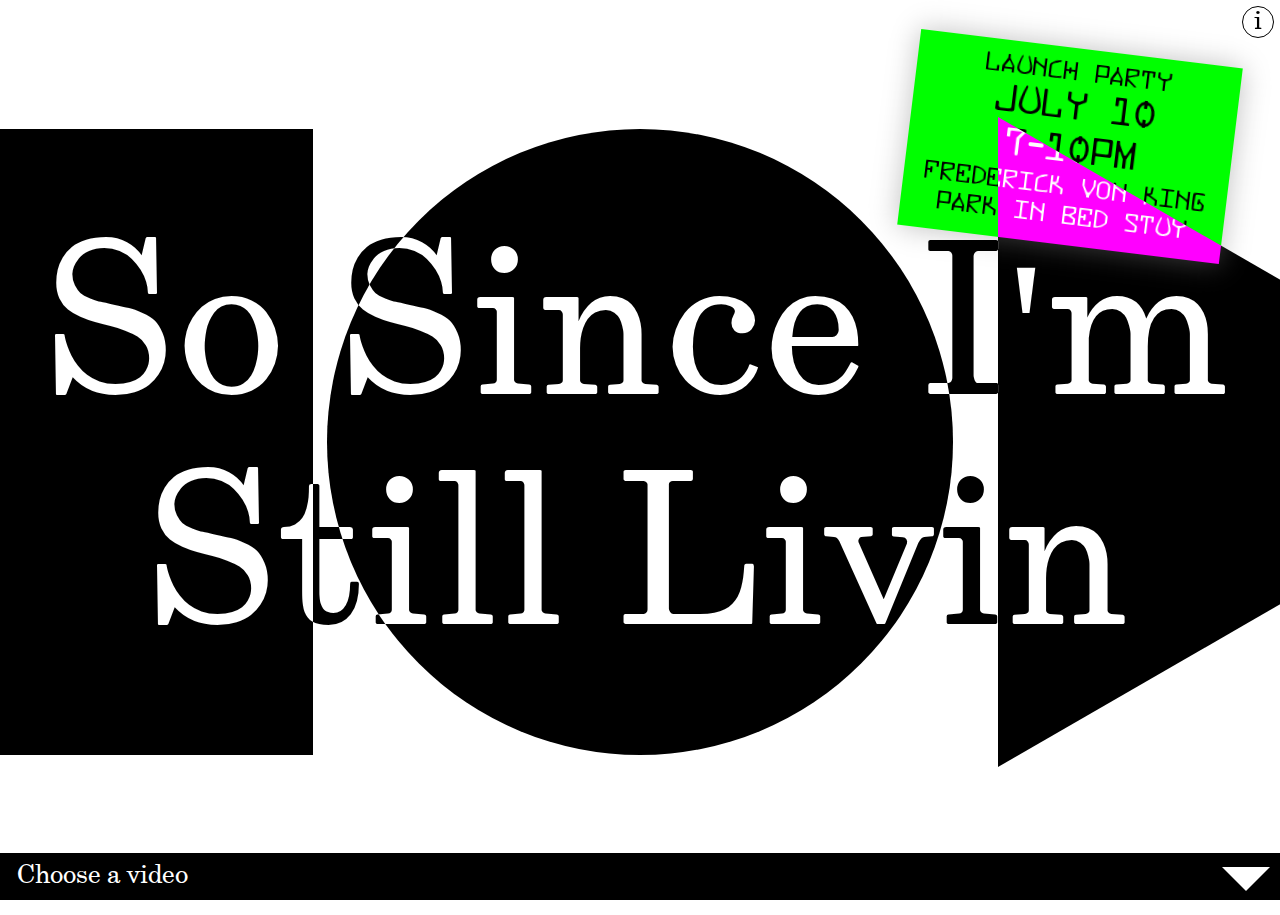
==== index.html @ ad475cdf "add favicon" ====
<!DOCTYPE html>
<html>

<head>
    <meta charset="utf-8" />
    <meta name="viewport" content="width=device-width, initial-scale=1" />
    <title>So Since I'm Still Livin</title>
    <link rel="stylesheet" href="styles.css" />
    <link rel="icon" type="image/png" href="assets/icon.png"/>
</head>

<body>



    <div class="container">
     
                    <h1>So Since I'm Still Livin</h1>

            
<div class="sticker">
    Launch party <br>
    <span>July 10<br> 7-10pm</span><br>
    Frederick von King park in Bed Stuy
</div>
     


        <div class="shapes">
            <svg width="650" height="650" viewBox="0 0 650 650" fill="none" xmlns="http://www.w3.org/2000/svg">
                <g fill="white">
                    <rect width="650" height="650" />
                </g>
            </svg>
            <svg width="650" height="650" viewBox="0 0 650 650" fill="none" xmlns="http://www.w3.org/2000/svg">
                <g fill="white">
                    <circle cx="325" cy="325" r="325" />
                </g>
            </svg>
            <svg width="564" height="650" viewBox="0 0 564 650" fill="none" xmlns="http://www.w3.org/2000/svg">
                <g fill="white">
                    <path d="M563.333 325L-3.84409e-05 650L-1.00285e-05 5.8935e-06L563.333 325Z" />
                </g>
            </svg>
        </div>
    </div>
    <div class="caption">
        <div class="column-wrapper">
            <div class="column">
                SO SINCE I’M STILL LIVIN’ collects transcriptions of videos on YouTube. Lorem ipsum dolor sit amet, consectetur adipiscing elit. Sed a augue non ligula ornare ultrices. Aliquam non sagittis diam, in malesuada magna. Morbi condimentum elementum odio, a porta leo vestibulum quis. Fusce sagittis erat augue, at vulputate tellus hendrerit sit amet. Lorem ipsum dolor sit amet, consectetur adipiscing elit. Donec non diam malesuada, facilisis turpis et, interdum diam. Morbi congue dapibus libero, eget venenatis diam imperdiet cursus. Lorem ipsum dolor sit amet, consectetur adipiscing elit. Sed a augue non ligula ornare ultrices. Aliquam non sagittis diam, in malesuada magna. Morbi condimentum elementum odio, a porta leo vestibulum quis. Fusce sagittis erat augue, at vulputate tellus hendrerit sit amet. Lorem ipsum dolor sit amet, consectetur adipiscing elit. Donec non diam malesuada, facilisis turpis et, interdum diam. Morbi congue dapibus libero, eget venenatis diam imperdiet cursus.
            </div>
            <div class="column">
                <div>
                    EDITOR<br>
                    Kelly Xio
                </div>
                <div>
                    EDITORIAL ASSISTANT<br>
                    Charles Theonia
                </div>
                <div>
                    DESIGNER<br>
                    David Knowles
                </div>
                <div>
                    TRANSCRIPTION<br>
                    Lina Martin-Chan and Sarah Messerschmidt
                </div>
                <div>
                    PRODUCTION<br>
                    Szaransky Print Company
                </div>
                <div>
                    TYPEFACE<br>
                    twntyfrstcntry IDK
                </div>
                <div>
                    WEBSITE<br>
                    Rosa McElheny
                </div>
                <div>
                    PUBLICATION<br>
                    Domain/Open Forum 2021
                </div>
                <div>
                    DOMAIN<br>
                    New York City domainbooks.org
                </div>
                <div>
                    OPEN FORUM<br>
                    Berlin openforum.info
                </div>
            </div>
        </div>
    </div>
    <header>
        <h2>So Since I'm Still Livin</h2>
    </header>
    <div class="info">i</div>
    <div class="custom-select">
        <select name="videos" id="videos">
            <option value="0">Choose a video</option>
            <option value="5Tek9h3a5wQ">
            James Baldwin and William F. Buckley, 1965</option>
            <option value="F5AQyWAWHU4">
            Ta-Nahisi Coates and Coleman Hughes, 2019</option>
            <option value="akj4lrS1bFY">
            Paul Robeson, 1956</option>
            <option value="m-LRgRYYsOY">
            Bayard Rustin, 1963</option>
            <option value="CRNciryImqg">Malcolm X, 1964</option>
            <option value="HuBqyBE1Ppw">
            Angela Davis,1972</option>
            <option value="Ix-AMYos0Js">Reverend Jeremiah Wright, 2003</option>
            <option value="x3q_qV5mHg0">Angela Davis, 2018</option>
            <option value="Ks20b1h_wMM">Yuri Kochiyama</option>
            <option value="z6M3Iqso8H8">Naomi Osaka</option>
            <option value="okc6COsgzoE">Maya Angelou and Dave Chapelle, 2006</option>
            <option value="HObtUIElQZY">Sir Lady Java, 2016</option>
            <option value="e2clR07-MiU">Tourmaline, 2015</option>
            <option value="T_XQU2_fF5E&t">Marsha P. Johnson</option>
            <option value="-lhPNP3GIyY">James H. Cone, 2012</option>
            <option value="5bYnZxnBYlA">Jamaica Kincaid,1996</option>
            <option value="J5kytPjYjSQ">Toni Morrison and Junot Diaz, 2013</option>
            <option value="8Jfp5Vc758s">Audre Lorde and Marge Piercy, 1976</option>
            <option value="jNpitdJSXWY">James Baldwin, Langston Hughes, Lorraine Hansberry, Emile Capouya, and Alfred Kazin, 1961</option>
            <option value="upCFbREUvtk">Claudia Rankine, 2015</option>
            <option value="X2kH6kSY6ps">Cornel West, 2017</option>
            <option value="zVuoK9Uj1dk">Muhammed Ali, 1971</option>
            <option value="c3ClwX7oyXk">Nina Simone (year?)</option>
            <option value="AMMWNwVhq5k">Sun Ra, 1971</option>
            <option value="AQR5-WjECGg">Steve Biko (year?)</option>
            <option value="U-_BOFz5TXo">adrienne maree brown, Mia Mingus, Stas Schmiedt, Ann Russo, Esteban Kelly, Martina Kartman, Priya Rai, and Shira Hassan, 2020</option>
        </select>
    </div>
    <div id="player"></div>
    <!-- <script src="jquery-3.5.1.min.js"></script> -->
    <script src="https://ajax.googleapis.com/ajax/libs/jquery/3.6.0/jquery.min.js"></script>
    <script src="script.js"></script>
</body>

</html>
---- styles.css ----
/*@font-face {
    font-family: Century_IDK;
    src: url(assets/TWNTYFRSTCNTRY-EXTRAEXTRA.woff2);
}*/

/*
@font-face {
    font-family: 'Century_IDK';
    src: url('assets/TWNTYFRSTCNTRY-EXTRAEXTRA.woff2') format('woff2'),
        url('assets/TWNTYFRSTCNTRY-EXTRAEXTRA.woff') format('woff');
    font-weight: normal;
    font-style: normal;
    font-display: swap;
}*/

@font-face {
    font-family: 'Century_IDK';
    src: url('assets/hinted-TWNTYFRSTCNTRY-EXTRAEXTRA.eot');
    src: url('assets/hinted-TWNTYFRSTCNTRY-EXTRAEXTRA.eot?#iefix') format('embedded-opentype'),
        url('assets/hinted-TWNTYFRSTCNTRY-EXTRAEXTRA.woff2') format('woff2'),
        url('assets/hinted-TWNTYFRSTCNTRY-EXTRAEXTRA.woff') format('woff'),
        url('assets/hinted-TWNTYFRSTCNTRY-EXTRAEXTRA.ttf') format('truetype');
    font-weight: normal;
    font-style: normal;
    font-display: swap;
}

@font-face {
    font-family: 'OCR-IDK';
    src: url('assets/OCR-IDK-C.woff2') format('woff2'),
        url('assets/OCR-IDK-C.woff') format('woff');
    font-weight: normal;
    font-style: normal;
    font-display: swap;
}

/*
@font-face {
    font-family: 'OCR_IDK';
    src: url(assets/190828.otf);
}
*/
* {
    font-family: Century_IDK;
    -webkit-font-smoothing: antialiased;
    -moz-osx-font-smoothing: grayscale;
}

body {
    margin: 0;
    overflow: hidden;
    font-size: 24px;
}

.container {
    background-color: white;
    height: 100vh;
    width: 100vw;
    top: 0;
    position: absolute;
    display: flex;
    align-items: center;
    pointer-events: none;
}

select {
    position: fixed;
    bottom: .25em;
    left: .25em;
    width: calc(100% - 0.5em);
    padding: .25em;
    font-size: 1em;
}

h1 {
    font-size: 15vw;
    letter-spacing: 4px;
    text-align: center;
    font-weight: normal;
}

.sticker {
    background-color: lime;
    position: fixed;
    width: 300px;
    /* height: 100px; */
    /* border-radius: 86%; */
    padding: 12px;
    right: 2em;
    top: 2em;
    transform: rotate(7deg);
    box-shadow: 0px 0px 27px rgb(0 0 0 / 25%);
    font-family: OCR-IDK;
    text-transform: uppercase;
    text-align: center;
}

.sticker span {
    font-family: OCR-IDK;
    text-transform: uppercase;
    font-size: 1.5em;
}

header {
    display: none;
    position: fixed;
    top: 0;
    left: 0;
    background-color: black;
    color: white;
    width: 100%;
    height: 2em;
    font-size: 1em;
    z-index: 0;
}

h2 {
    margin: 0;
    position: absolute;
    left: 0;
    top: 0;
    padding: .5em .25em;
    cursor: pointer;
    user-select: none;
    font-size: 1em;
}

.info {
    position: absolute;
    top: .25em;
    right: .25em;
    border: 1px solid white;
    color: white;
    border-radius: 50%;
    width: 1.25em;
    height: 1.25em;
    line-height: 1.25em;
    text-align: center;
    font-size: 1em;
    mix-blend-mode: difference;
}

.info:hover {
    color: white;
    background-color: black;
    /*border-color: white;*/
    cursor: pointer;
}

.caption {
    display: none;
    height: 73%;
    width: 100%;
    position: fixed;
    top: 2em;
    left: 0px;
    mix-blend-mode: difference;
    color: white;
    overflow-y: scroll;
    padding: 3em 1em;
}

.column-wrapper {
    /*padding: 1em;*/
    display: flex;
    flex-direction: row;
    flex-wrap: nowrap;
    margin-bottom: 3em;
}

.caption div {
    padding: 0 0 1em 0;
}

.column {
    width: calc(50% - 2em);
}

.column:first-of-type {
    margin-right: 1em;
}

.shapes {
    height: 74%;
    /*background-color: gray;*/
    width: 150vw;
    position: fixed;
    top: 13%;
    left: -25vw;
    display: flex;
    flex-direction: row;
    flex-wrap: nowrap;
    align-items: space-between;


    mix-blend-mode: difference;
}

.shapes svg {
    width: 50vw;
    margin: 0px 7px;
}



/*select...*/
.custom-select {
    position: relative;
    position: absolute;
    left: 0px;
    bottom: 0px;
    /*top: calc(100% - 2em);*/
    width: 100%;
}

.custom-select select {
    display: none;
    /*hide original SELECT element: */
    /*display: block;*/
}

.select-selected {
    background-color: black;
}

/* Style the arrow inside the select element: */
.select-selected:after {
    position: absolute;
    content: "";
    top: 14px;
    right: 10px;
    width: 0;
    height: 0;
    border: 1em solid transparent;
    border-color: #fff transparent transparent transparent;
}

/* Point the arrow upwards when the select box is open (active): */
.select-selected.select-arrow-active:after {
    border-color: transparent transparent #fff transparent;
    top: -12px;
}

/* style the items (options), including the selected item: */
.select-items div,
.select-selected {

    padding: 8px 16px;
    border: 1px solid transparent;
    border-color: transparent transparent rgba(0, 0, 0, 0.1) transparent;
    cursor: pointer;
}

.select-items div:not(.same-as-selected),
.select-selected {
    color: white;
}

.select-items div:last-of-type {
    margin-bottom: 2em;
}

/* Style items (options): */
.select-items {
    position: absolute;
    background-color: black;
    top: 100%;
    left: 0;
    right: 0;
    z-index: 99;

    /*height: 400px;*/
    overflow: scroll;
}

/* Hide the items when the select box is closed: */
.select-hide {
    display: none;
}

.same-as-selected {
    color: black;
}

.select-items div:hover, .select-items div:active,
.same-as-selected {
    background-color: rgba(255, 255, 255, 1);
    color: black;
}

.same-as-selected {
    color: black;
}

@media (max-width: 600px) {
    .caption {
        flex-wrap: wrap;
    }

    .column {
        width: 100%;
        height: initial;
    }

    .column-wrapper {
        flex-wrap: wrap;
    }

    .sticker {
        right: 0em;
    top: 1em;
    }

    .select-items div,
    .select-selected {

        padding: 8px 41px 8px 16px;
        border: 1px solid transparent;
        border-color: transparent transparent rgba(0, 0, 0, 0.1) transparent;
        cursor: pointer;
    }

    .shapes svg {
        height: 100%;
    }
}
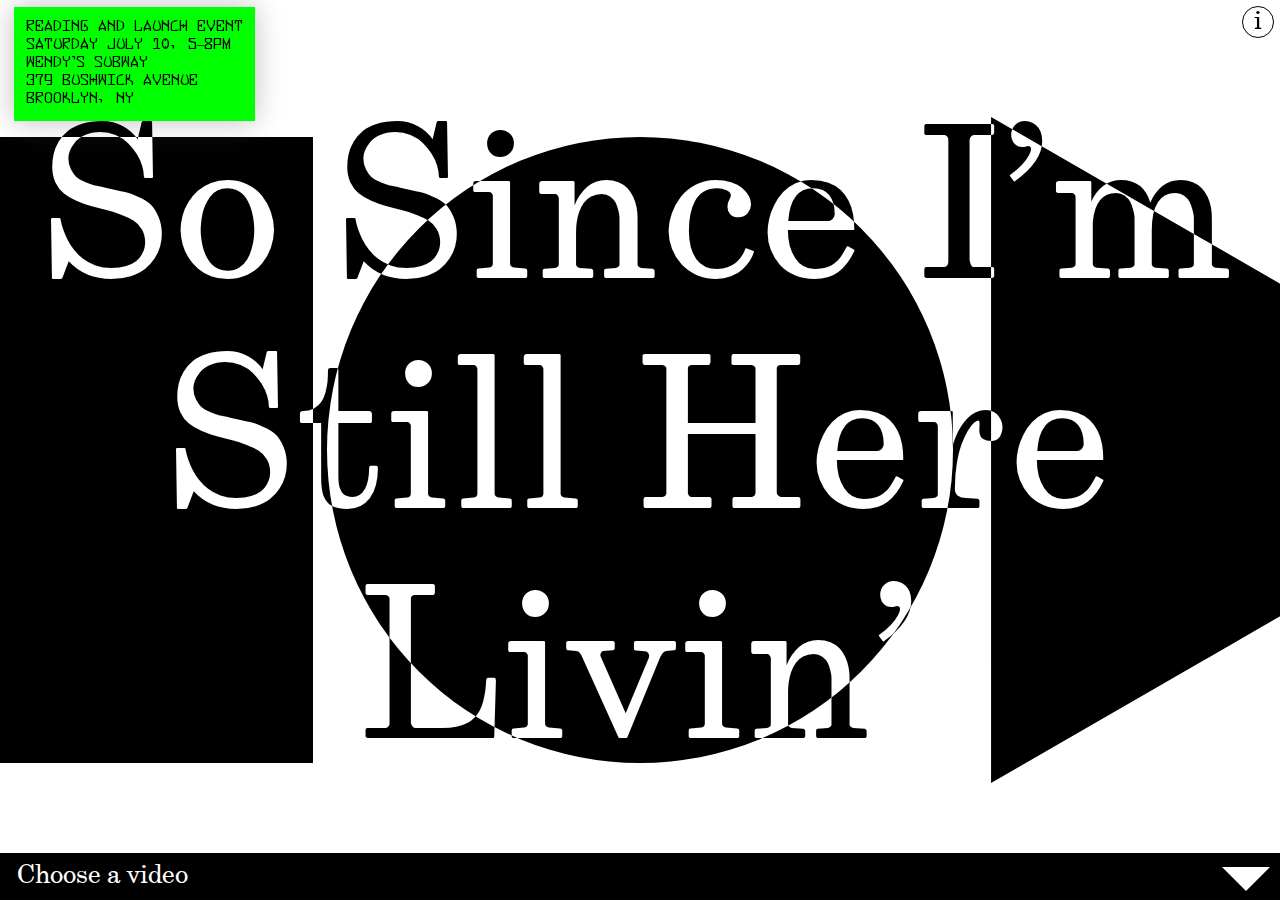
==== commit 1db081ba: "make david's changes" ====
--- a/index.html
+++ b/index.html
@@ -4,28 +4,21 @@
 <head>
     <meta charset="utf-8" />
     <meta name="viewport" content="width=device-width, initial-scale=1" />
-    <title>So Since I'm Still Livin</title>
+    <title>So Since I&#8217;m Still Here Livin&#8217;</title>
     <link rel="stylesheet" href="styles.css" />
-    <link rel="icon" type="image/png" href="assets/icon.png"/>
+    <link rel="icon" type="image/png" href="assets/icon.png" />
 </head>
 
 <body>
-
-
-
     <div class="container">
-     
-                    <h1>So Since I'm Still Livin</h1>
-
-            
-<div class="sticker">
-    Launch party <br>
-    <span>July 10<br> 7-10pm</span><br>
-    Frederick von King park in Bed Stuy
-</div>
-     
-
-
+        <h1>So Since I&#8217;m Still Here Livin&#8217;</h1>
+        <div class="sticker">
+            Reading and launch event<br>
+            Saturday July 10, 5–8pm<br>
+            Wendy’s Subway<br>
+            379 Bushwick Avenue<br>
+            Brooklyn, NY
+        </div>
         <div class="shapes">
             <svg width="650" height="650" viewBox="0 0 650 650" fill="none" xmlns="http://www.w3.org/2000/svg">
                 <g fill="white">
@@ -47,90 +40,104 @@
     <div class="caption">
         <div class="column-wrapper">
             <div class="column">
-                SO SINCE I’M STILL LIVIN’ collects transcriptions of videos on YouTube. Lorem ipsum dolor sit amet, consectetur adipiscing elit. Sed a augue non ligula ornare ultrices. Aliquam non sagittis diam, in malesuada magna. Morbi condimentum elementum odio, a porta leo vestibulum quis. Fusce sagittis erat augue, at vulputate tellus hendrerit sit amet. Lorem ipsum dolor sit amet, consectetur adipiscing elit. Donec non diam malesuada, facilisis turpis et, interdum diam. Morbi congue dapibus libero, eget venenatis diam imperdiet cursus. Lorem ipsum dolor sit amet, consectetur adipiscing elit. Sed a augue non ligula ornare ultrices. Aliquam non sagittis diam, in malesuada magna. Morbi condimentum elementum odio, a porta leo vestibulum quis. Fusce sagittis erat augue, at vulputate tellus hendrerit sit amet. Lorem ipsum dolor sit amet, consectetur adipiscing elit. Donec non diam malesuada, facilisis turpis et, interdum diam. Morbi congue dapibus libero, eget venenatis diam imperdiet cursus.
+                Domain is pleased to present So Since I&#8217;m Still Here Livin&#8217;: A YouTube Reader edited by Kelly Xio. This anthology leverages the murky power of the YouTube algorithm and the open source traditions of web publishing to assemble a chorus of voices in a call for social justice and Black liberation. Spanning generations and movements, this collection re-presents infamous and lesser known speeches, conversations and debates that have motivated historical and contemporary struggle. The book features an original introduction by editor Kelly Xio and is presented in a dynamic and experimental paperback format. A playlist of video clips and outtakes from the paperback book is featured on a dedicated website at www.sosinceimstillhereliv.in. This project is co-published with Open Forum, Berlin and supported by Wendy’s Subway, New York City.
             </div>
             <div class="column">
                 <div>
-                    EDITOR<br>
+                    <span>EDITOR</span><br>
                     Kelly Xio
                 </div>
                 <div>
-                    EDITORIAL ASSISTANT<br>
+                    <span>EDITORIAL ASSISTANT</span><br>
                     Charles Theonia
                 </div>
                 <div>
-                    DESIGNER<br>
+                    <span>DESIGNER</span><br>
                     David Knowles
                 </div>
                 <div>
-                    TRANSCRIPTION<br>
+                    <span>TRANSCRIPTION</span><br>
                     Lina Martin-Chan and Sarah Messerschmidt
                 </div>
                 <div>
-                    PRODUCTION<br>
+                    <span>PRODUCTION</span><br>
                     Szaransky Print Company
                 </div>
                 <div>
-                    TYPEFACE<br>
+                    <span>TYPEFACE</span><br>
                     twntyfrstcntry IDK
                 </div>
                 <div>
-                    WEBSITE<br>
+                    <span>WEBSITE</span><br>
                     Rosa McElheny
                 </div>
                 <div>
-                    PUBLICATION<br>
+                    <span>PUBLICATION</span><br>
                     Domain/Open Forum 2021
                 </div>
                 <div>
-                    DOMAIN<br>
-                    New York City domainbooks.org
+                    <a href="http://www.domainbooks.org/">DOMAIN</a><br>
+                    New York City
                 </div>
                 <div>
-                    OPEN FORUM<br>
-                    Berlin openforum.info
+                    <a href="http://openforum.info/">OPEN FORUM</a><br>
+                    Berlin
                 </div>
             </div>
         </div>
     </div>
     <header>
-        <h2>So Since I'm Still Livin</h2>
+        <h2>So Since I&#8217;m Still Here Livin&#8217;</h2>
     </header>
     <div class="info">i</div>
     <div class="custom-select">
         <select name="videos" id="videos">
             <option value="0">Choose a video</option>
-            <option value="5Tek9h3a5wQ">
-            James Baldwin and William F. Buckley, 1965</option>
-            <option value="F5AQyWAWHU4">
-            Ta-Nahisi Coates and Coleman Hughes, 2019</option>
-            <option value="akj4lrS1bFY">
-            Paul Robeson, 1956</option>
-            <option value="m-LRgRYYsOY">
-            Bayard Rustin, 1963</option>
+            <option value="5Tek9h3a5wQ">James Baldwin & William F. Buckley, 1965</option>
+            <option value="F5AQyWAWHU4">Ta-Nahisi Coates & Coleman Hughes, 2019</option>
+            <option value="akj4lrS1bFY">Paul Robeson, 1956</option>
+            <option value="m-LRgRYYsOY">Bayard Rustin, 1963</option>
             <option value="CRNciryImqg">Malcolm X, 1964</option>
-            <option value="HuBqyBE1Ppw">
-            Angela Davis,1972</option>
-            <option value="Ix-AMYos0Js">Reverend Jeremiah Wright, 2003</option>
+            <option value="HuBqyBE1Ppw">Angela Davis,1972</option>
+            <option value="TYqrXVNfYUI">Reverend Jeremiah Wright, 2003</option>
             <option value="x3q_qV5mHg0">Angela Davis, 2018</option>
             <option value="Ks20b1h_wMM">Yuri Kochiyama</option>
             <option value="z6M3Iqso8H8">Naomi Osaka</option>
-            <option value="okc6COsgzoE">Maya Angelou and Dave Chapelle, 2006</option>
+            <option value="okc6COsgzoE">Maya Angelou & Dave Chapelle, 2006</option>
             <option value="HObtUIElQZY">Sir Lady Java, 2016</option>
             <option value="e2clR07-MiU">Tourmaline, 2015</option>
-            <option value="T_XQU2_fF5E&t">Marsha P. Johnson</option>
+            <option value="T_XQU2_fF5E">Marsha P. Johnson</option>
             <option value="-lhPNP3GIyY">James H. Cone, 2012</option>
             <option value="5bYnZxnBYlA">Jamaica Kincaid,1996</option>
-            <option value="J5kytPjYjSQ">Toni Morrison and Junot Diaz, 2013</option>
-            <option value="8Jfp5Vc758s">Audre Lorde and Marge Piercy, 1976</option>
-            <option value="jNpitdJSXWY">James Baldwin, Langston Hughes, Lorraine Hansberry, Emile Capouya, and Alfred Kazin, 1961</option>
+            <option value="J5kytPjYjSQ">Toni Morrison & Junot Diaz, 2013</option>
+            <option value="8Jfp5Vc758s">Audre Lorde & Marge Piercy, 1976</option>
+            <option value="jNpitdJSXWY">James Baldwin, Langston Hughes, Lorraine Hansberry, Emile Capouya, & Alfred Kazin, 1961</option>
             <option value="upCFbREUvtk">Claudia Rankine, 2015</option>
             <option value="X2kH6kSY6ps">Cornel West, 2017</option>
             <option value="zVuoK9Uj1dk">Muhammed Ali, 1971</option>
-            <option value="c3ClwX7oyXk">Nina Simone (year?)</option>
+            <option value="c3ClwX7oyXk">Nina Simone</option>
             <option value="AMMWNwVhq5k">Sun Ra, 1971</option>
-            <option value="AQR5-WjECGg">Steve Biko (year?)</option>
-            <option value="U-_BOFz5TXo">adrienne maree brown, Mia Mingus, Stas Schmiedt, Ann Russo, Esteban Kelly, Martina Kartman, Priya Rai, and Shira Hassan, 2020</option>
+            <option value="AQR5-WjECGg">Steve Biko</option>
+            <option value="U-_BOFz5TXo">adrienne maree brown, Mia Mingus, Stas Schmiedt, Ann Russo, Esteban Kelly, Martina Kartman, Priya Rai, & Shira Hassan, 2020</option>
+            <option value="DQ0mMjII22I">Toni Morrison & Jana Wendt</option>
+            <option value="i2voz15am5g">Malcolm X, 1963</option>
+            <!-- <option>Malcolm X / Do You Hate All White People?</option> -->
+            <option value="R4rDL-xZ8N0">Audre Lorde & Blanche Cook, 1982</option>
+            <option value="puOIdh944vk">Paul Robeson, 1960</option>
+            <option value="BPOIN2mTaDM">Angela Davis, 2016</option>
+            <option value="tMnE8oX6_Ws">Stokely Carmichael, 1967</option>
+            <option value="WWwOi17WHpE">James Baldwin, 1969</option>
+            <option value="3RoM_FWA7-A">Amiri Baraka, 2011</option>
+             <option value="4TRiagyOYiw">Mumia Abu-Jamal, 2013</option>
+            <option value="dVznJU-8hUc">CeCe McDonald, Tourmaline (FKA Reina Gossett), & Dean Spade, 2014</option>
+            <option value="XDQlW1uJ8uQ">Tourmaline & Dean Spade, 2014</option>
+            <option value="5aOKqbg4_Y4">Mariame Kaba, 2019</option>
+            <option value="dKTw60jQ_x0">Adrienne Maree Brown, 2010</option>
+            <option value="tvW-Fif4KFE">Marsha P. Johnson & Betty Brown, 1973</option>
+<!--             <option value="">James Baldwin & Nikki Giovanni In Conversation (London, 1971)</option>  -->
+            <option value="AHVXC9AYXDk">Zanele Muholi & Lerato Dumse</option>
+            <option value="gZ8HtUp4DGs">Mamphela Ramphele</option>
+            <option value="da4nZkEczVs">Lorraine Hansberry</option>
         </select>
     </div>
     <div id="player"></div>
--- a/styles.css
+++ b/styles.css
@@ -82,17 +82,19 @@
 .sticker {
     background-color: lime;
     position: fixed;
-    width: 300px;
+    /*width: 300px;*/
+    font-size: 10px;
     /* height: 100px; */
     /* border-radius: 86%; */
     padding: 12px;
-    right: 2em;
-    top: 2em;
-    transform: rotate(7deg);
+    left: 1em;
+    top: .5em;
+    /*transform: rotate(7deg);*/
     box-shadow: 0px 0px 27px rgb(0 0 0 / 25%);
     font-family: OCR-IDK;
     text-transform: uppercase;
-    text-align: center;
+    /*text-align: center;*/
+    font-size: 14px;
 }
 
 .sticker span {
@@ -180,25 +182,36 @@
     margin-right: 1em;
 }
 
+.column span, .column a {
+    font-family: OCR-IDK;
+}
+
+.column a  {
+    color: blue;
+}
+
+.column a:hover, .column a:visited {
+    color: lime;
+}
+
 .shapes {
-    height: 74%;
+    height: 74vh;
     /*background-color: gray;*/
     width: 150vw;
     position: fixed;
-    top: 13%;
+    /* top: 13%; */
     left: -25vw;
     display: flex;
     flex-direction: row;
     flex-wrap: nowrap;
     align-items: space-between;
-
-
     mix-blend-mode: difference;
 }
 
 .shapes svg {
     width: 50vw;
     margin: 0px 7px;
+    height: 100%;
 }
 
 
@@ -307,8 +320,9 @@
     }
 
     .sticker {
-        right: 0em;
-    top: 1em;
+        top: 1em;
+        left: 1em;
+        right: 1em;
     }
 
     .select-items div,
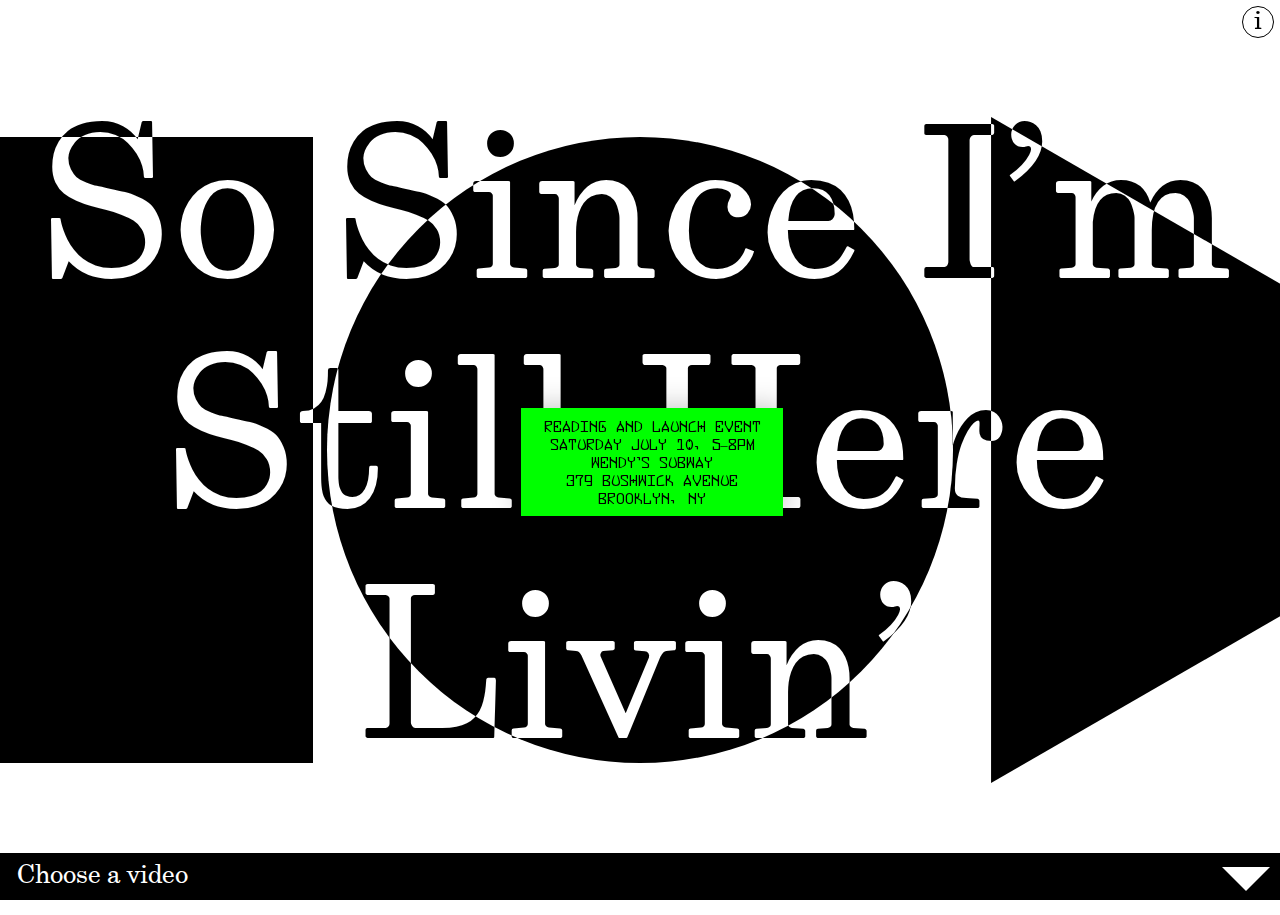
==== commit 1544a943: "david's fixes!" ====
--- a/index.html
+++ b/index.html
@@ -10,15 +10,16 @@
 </head>
 
 <body>
-    <div class="container">
-        <h1>So Since I&#8217;m Still Here Livin&#8217;</h1>
-        <div class="sticker">
+    <div class="sticker">
             Reading and launch event<br>
             Saturday July 10, 5–8pm<br>
             Wendy’s Subway<br>
             379 Bushwick Avenue<br>
             Brooklyn, NY
         </div>
+    <div class="container">
+        <h1>So Since I&#8217;m Still Here Livin&#8217;</h1>
+        
         <div class="shapes">
             <svg width="650" height="650" viewBox="0 0 650 650" fill="none" xmlns="http://www.w3.org/2000/svg">
                 <g fill="white">
@@ -40,7 +41,7 @@
     <div class="caption">
         <div class="column-wrapper">
             <div class="column">
-                Domain is pleased to present So Since I&#8217;m Still Here Livin&#8217;: A YouTube Reader edited by Kelly Xio. This anthology leverages the murky power of the YouTube algorithm and the open source traditions of web publishing to assemble a chorus of voices in a call for social justice and Black liberation. Spanning generations and movements, this collection re-presents infamous and lesser known speeches, conversations and debates that have motivated historical and contemporary struggle. The book features an original introduction by editor Kelly Xio and is presented in a dynamic and experimental paperback format. A playlist of video clips and outtakes from the paperback book is featured on a dedicated website at www.sosinceimstillhereliv.in. This project is co-published with Open Forum, Berlin and supported by Wendy’s Subway, New York City.
+                Domain is pleased to present So Since I&#8217;m Still Here Livin&#8217;: A YouTube Reader edited by Kelly Xio. This anthology leverages the murky power of the YouTube algorithm and the open source traditions of web publishing to assemble a chorus of voices in a call for social justice and Black liberation. Spanning generations and movements, this collection re-presents infamous and lesser known speeches, conversations and debates that have motivated historical and contemporary struggle. The book features an original introduction by editor Kelly Xio and is presented in a dynamic and experimental paperback format. A playlist of video clips and outtakes from the paperback book is featured on a dedicated website at <span class="long">www.sosinceimstillhereliv.in</span>. This project is co-published with Open Forum, Berlin and supported by Wendy’s Subway, New York City.
             </div>
             <div class="column">
                 <div>
@@ -129,7 +130,7 @@
             <option value="WWwOi17WHpE">James Baldwin, 1969</option>
             <option value="3RoM_FWA7-A">Amiri Baraka, 2011</option>
              <option value="4TRiagyOYiw">Mumia Abu-Jamal, 2013</option>
-            <option value="dVznJU-8hUc">CeCe McDonald, Tourmaline (FKA Reina Gossett), & Dean Spade, 2014</option>
+            <option value="dVznJU-8hUc">CeCe McDonald, Tourmaline & Dean Spade, 2014</option>
             <option value="XDQlW1uJ8uQ">Tourmaline & Dean Spade, 2014</option>
             <option value="5aOKqbg4_Y4">Mariame Kaba, 2019</option>
             <option value="dKTw60jQ_x0">Adrienne Maree Brown, 2010</option>
--- a/styles.css
+++ b/styles.css
@@ -82,19 +82,19 @@
 .sticker {
     background-color: lime;
     position: fixed;
-    /*width: 300px;*/
+    width: 17em;
+    height: 6em;
+    /* margin: auto; */
     font-size: 10px;
-    /* height: 100px; */
-    /* border-radius: 86%; */
     padding: 12px;
-    left: 1em;
-    top: .5em;
-    /*transform: rotate(7deg);*/
+    left: calc((100% - 17em) / 2);
+    top: calc((100% - 6em) / 2);
     box-shadow: 0px 0px 27px rgb(0 0 0 / 25%);
     font-family: OCR-IDK;
     text-transform: uppercase;
-    /*text-align: center;*/
+    text-align: center;
     font-size: 14px;
+    z-index: 1000;
 }
 
 .sticker span {
@@ -182,15 +182,23 @@
     margin-right: 1em;
 }
 
-.column span, .column a {
+.column span,
+.column a {
     font-family: OCR-IDK;
-}
-
-.column a  {
+
+}
+
+.column .long {
+    word-break: break-all;
+    font-family: inherit;
+}
+
+.column a {
     color: blue;
 }
 
-.column a:hover, .column a:visited {
+.column a:hover,
+.column a:visited {
     color: lime;
 }
 
@@ -295,7 +303,8 @@
     color: black;
 }
 
-.select-items div:hover, .select-items div:active,
+.select-items div:hover,
+.select-items div:active,
 .same-as-selected {
     background-color: rgba(255, 255, 255, 1);
     color: black;
@@ -317,12 +326,6 @@
 
     .column-wrapper {
         flex-wrap: wrap;
-    }
-
-    .sticker {
-        top: 1em;
-        left: 1em;
-        right: 1em;
     }
 
     .select-items div,
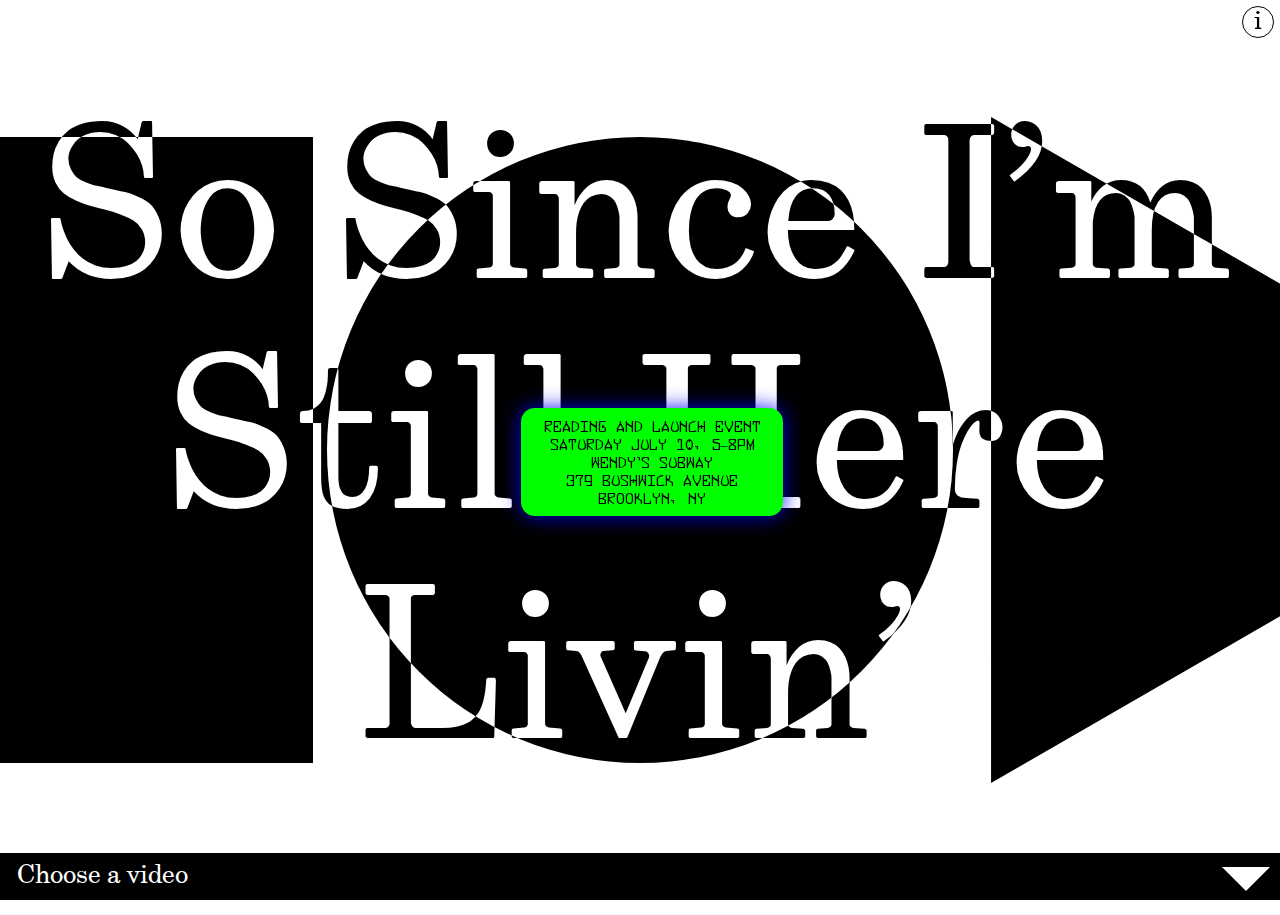
==== commit 89c71659: "copy changes for IDK" ====
--- a/index.html
+++ b/index.html
@@ -41,7 +41,8 @@
     <div class="caption">
         <div class="column-wrapper">
             <div class="column">
-                Domain is pleased to present So Since I&#8217;m Still Here Livin&#8217;: A YouTube Reader edited by Kelly Xio. This anthology leverages the murky power of the YouTube algorithm and the open source traditions of web publishing to assemble a chorus of voices in a call for social justice and Black liberation. Spanning generations and movements, this collection re-presents infamous and lesser known speeches, conversations and debates that have motivated historical and contemporary struggle. The book features an original introduction by editor Kelly Xio and is presented in a dynamic and experimental paperback format. A playlist of video clips and outtakes from the paperback book is featured on a dedicated website at <span class="long">www.sosinceimstillhereliv.in</span>. This project is co-published with Open Forum, Berlin and supported by Wendy’s Subway, New York City.
+                Domain is pleased to present So Since I&#8217;m Still Here Livin&#8217;: A YouTube Reader edited by Kelly Xio. This anthology leverages the murky power of the YouTube algorithm and the open source traditions of web publishing to assemble a chorus of voices in a call for social justice and Black liberation. Spanning generations and movements, this collection re-presents infamous and lesser known speeches, conversations and debates that have motivated historical and contemporary struggle. The book features an original introduction by editor Kelly Xio and is presented in a dynamic and experimental paperback format. A playlist of video clips and outtakes from the paperback book is featured on this website. This project is co-published with Open Forum, Berlin and supported by Wendy’s Subway, New York City.<br>
+                A list of distributors and venues is forthcoming. Pick up the book in person at one of our launch events or write to <a href="mailto:info@domainbooks.org">INFO@DOMAINBOOKS.ORG</a> to request a copy.
             </div>
             <div class="column">
                 <div>
@@ -94,11 +95,11 @@
     <div class="custom-select">
         <select name="videos" id="videos">
             <option value="0">Choose a video</option>
-            <option value="5Tek9h3a5wQ">James Baldwin & William F. Buckley, 1965</option>
-            <option value="F5AQyWAWHU4">Ta-Nahisi Coates & Coleman Hughes, 2019</option>
-            <option value="akj4lrS1bFY">Paul Robeson, 1956</option>
-            <option value="m-LRgRYYsOY">Bayard Rustin, 1963</option>
-            <option value="CRNciryImqg">Malcolm X, 1964</option>
+            <option value="5Tek9h3a5wQ" data-year="1965">James Baldwin & William F. Buckley, 1965</option>
+            <option value="F5AQyWAWHU4" data-year="2019">Ta-Nahisi Coates & Coleman Hughes, 2019</option>
+            <option value="akj4lrS1bFY" data-year="1956">Paul Robeson, 1956</option>
+            <option value="m-LRgRYYsOY" data-year="1963">Bayard Rustin, 1963</option>
+            <option value="CRNciryImqg" data-year="1964">Malcolm X, 1964</option>
             <option value="HuBqyBE1Ppw">Angela Davis,1972</option>
             <option value="TYqrXVNfYUI">Reverend Jeremiah Wright, 2003</option>
             <option value="x3q_qV5mHg0">Angela Davis, 2018</option>
--- a/styles.css
+++ b/styles.css
@@ -89,12 +89,14 @@
     padding: 12px;
     left: calc((100% - 17em) / 2);
     top: calc((100% - 6em) / 2);
-    box-shadow: 0px 0px 27px rgb(0 0 0 / 25%);
+    /*box-shadow: 0px 0px 20px rgb(0 0 0 / 93%);*/
+    box-shadow: 0px 0px 20px rgb(0 0 255 / 93%);
     font-family: OCR-IDK;
     text-transform: uppercase;
     text-align: center;
     font-size: 14px;
     z-index: 1000;
+    border-radius: 1em;
 }
 
 .sticker span {
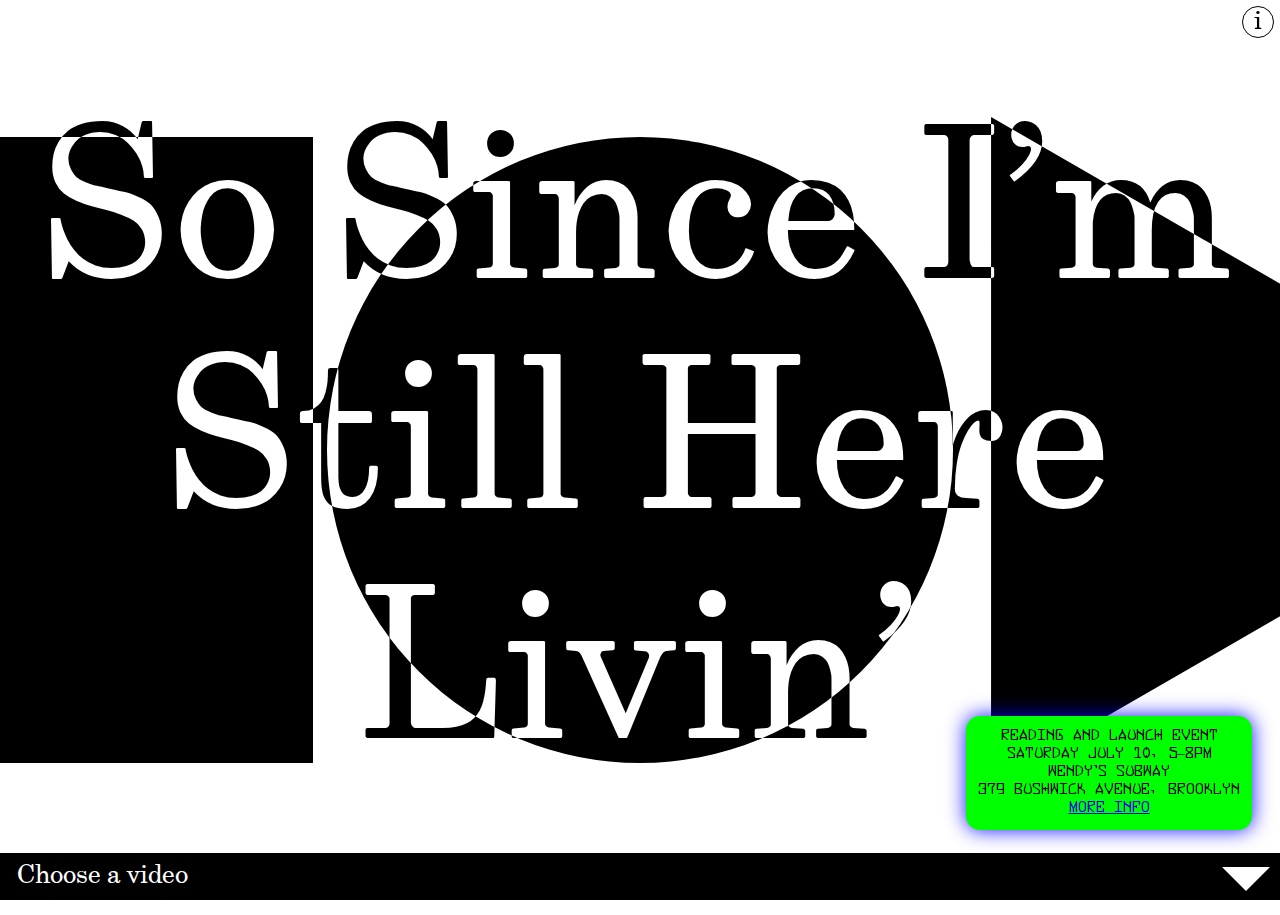
==== commit 24eceb25: "ixes" ====
--- a/index.html
+++ b/index.html
@@ -14,8 +14,8 @@
             Reading and launch event<br>
             Saturday July 10, 5–8pm<br>
             Wendy’s Subway<br>
-            379 Bushwick Avenue<br>
-            Brooklyn, NY
+            379 Bushwick Avenue, Brooklyn<br>
+            <a href="http://www.wendyssubway.com/programs/events/so-since-im-still-here-livin">more info</a>
         </div>
     <div class="container">
         <h1>So Since I&#8217;m Still Here Livin&#8217;</h1>
--- a/styles.css
+++ b/styles.css
@@ -82,13 +82,13 @@
 .sticker {
     background-color: lime;
     position: fixed;
-    width: 17em;
-    height: 6em;
+    /*width: 17em;*/
+    /*height: 6em;*/
     /* margin: auto; */
     font-size: 10px;
     padding: 12px;
-    left: calc((100% - 17em) / 2);
-    top: calc((100% - 6em) / 2);
+    bottom: 5em;
+    right: 2em;
     /*box-shadow: 0px 0px 20px rgb(0 0 0 / 93%);*/
     box-shadow: 0px 0px 20px rgb(0 0 255 / 93%);
     font-family: OCR-IDK;
@@ -99,10 +99,10 @@
     border-radius: 1em;
 }
 
-.sticker span {
+.sticker a {
     font-family: OCR-IDK;
     text-transform: uppercase;
-    font-size: 1.5em;
+    /*font-size: 1.5em;*/
 }
 
 header {
@@ -317,8 +317,27 @@
 }
 
 @media (max-width: 600px) {
+    h1 {
+
+        font-size: 26vw;
+    line-height: 0.90em;
+    letter-spacing: 0px;
+    margin: 19px;
+    text-align: initial;
+    }
+
+    .sticker {
+        width: initial;
+        left: 2em;
+    }
+
+.container {
+    align-items: flex-start;
+}
     .caption {
         flex-wrap: wrap;
+            width: 97%;
+    top: initial;
     }
 
     .column {
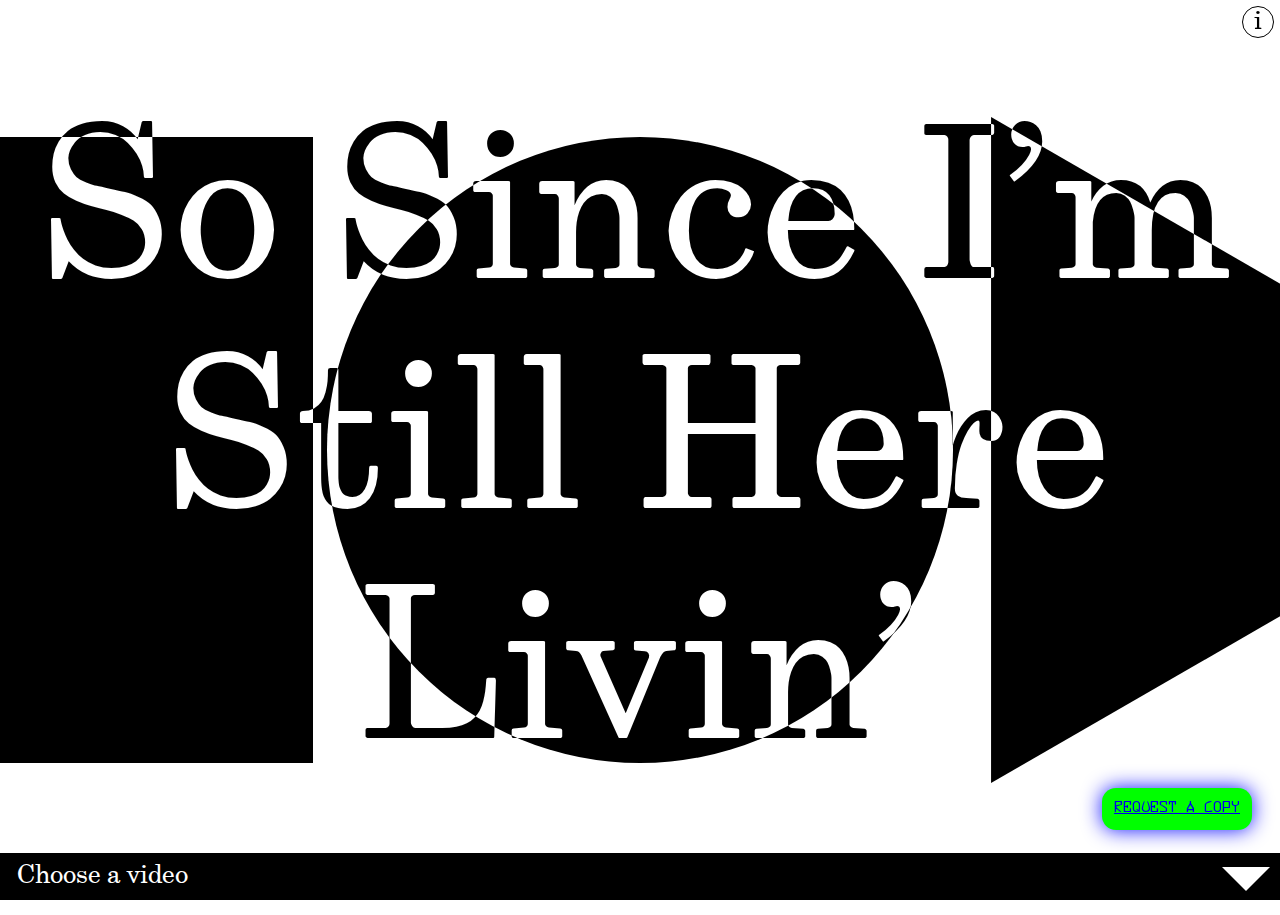
==== commit a9d82ac6: "updated button" ====
--- a/index.html
+++ b/index.html
@@ -11,11 +11,7 @@
 
 <body>
     <div class="sticker">
-            Reading and launch event<br>
-            Saturday July 10, 5–8pm<br>
-            Wendy’s Subway<br>
-            379 Bushwick Avenue, Brooklyn<br>
-            <a href="http://www.wendyssubway.com/programs/events/so-since-im-still-here-livin">more info</a>
+            <a href="https://forms.gle/g52KV9nqMdPVaSMJ9">Request a copy</a>
         </div>
     <div class="container">
         <h1>So Since I&#8217;m Still Here Livin&#8217;</h1>
@@ -42,7 +38,7 @@
         <div class="column-wrapper">
             <div class="column">
                 Domain is pleased to present So Since I&#8217;m Still Here Livin&#8217;: A YouTube Reader edited by Kelly Xio. This anthology leverages the murky power of the YouTube algorithm and the open source traditions of web publishing to assemble a chorus of voices in a call for social justice and Black liberation. Spanning generations and movements, this collection re-presents infamous and lesser known speeches, conversations and debates that have motivated historical and contemporary struggle. The book features an original introduction by editor Kelly Xio and is presented in a dynamic and experimental paperback format. A playlist of video clips and outtakes from the paperback book is featured on this website. This project is co-published with Open Forum, Berlin and supported by Wendy’s Subway, New York City.<br>
-                A list of distributors and venues is forthcoming. Pick up the book in person at one of our launch events or write to <a href="mailto:info@domainbooks.org">INFO@DOMAINBOOKS.ORG</a> to request a copy.
+                A list of distributors and venues is forthcoming. Pick up the book in person at one of our launch events, write to <a href="mailto:info@domainbooks.org">INFO@DOMAINBOOKS.ORG</a> to request a copy, or fill out this <a href="https://forms.gle/g52KV9nqMdPVaSMJ9">FORM</a>.
             </div>
             <div class="column">
                 <div>
@@ -58,7 +54,7 @@
                     David Knowles
                 </div>
                 <div>
-                    <span>TRANSCRIPTION</span><br>
+                    <span>TRANSCRIPTION + EDITING</span><br>
                     Lina Martin-Chan and Sarah Messerschmidt
                 </div>
                 <div>
--- a/styles.css
+++ b/styles.css
@@ -318,12 +318,12 @@
 
 @media (max-width: 600px) {
     h1 {
-
-        font-size: 26vw;
+    font-size: 100px;
     line-height: 0.90em;
     letter-spacing: 0px;
     margin: 19px;
     text-align: initial;
+    word-spacing: 2em;
     }
 
     .sticker {
